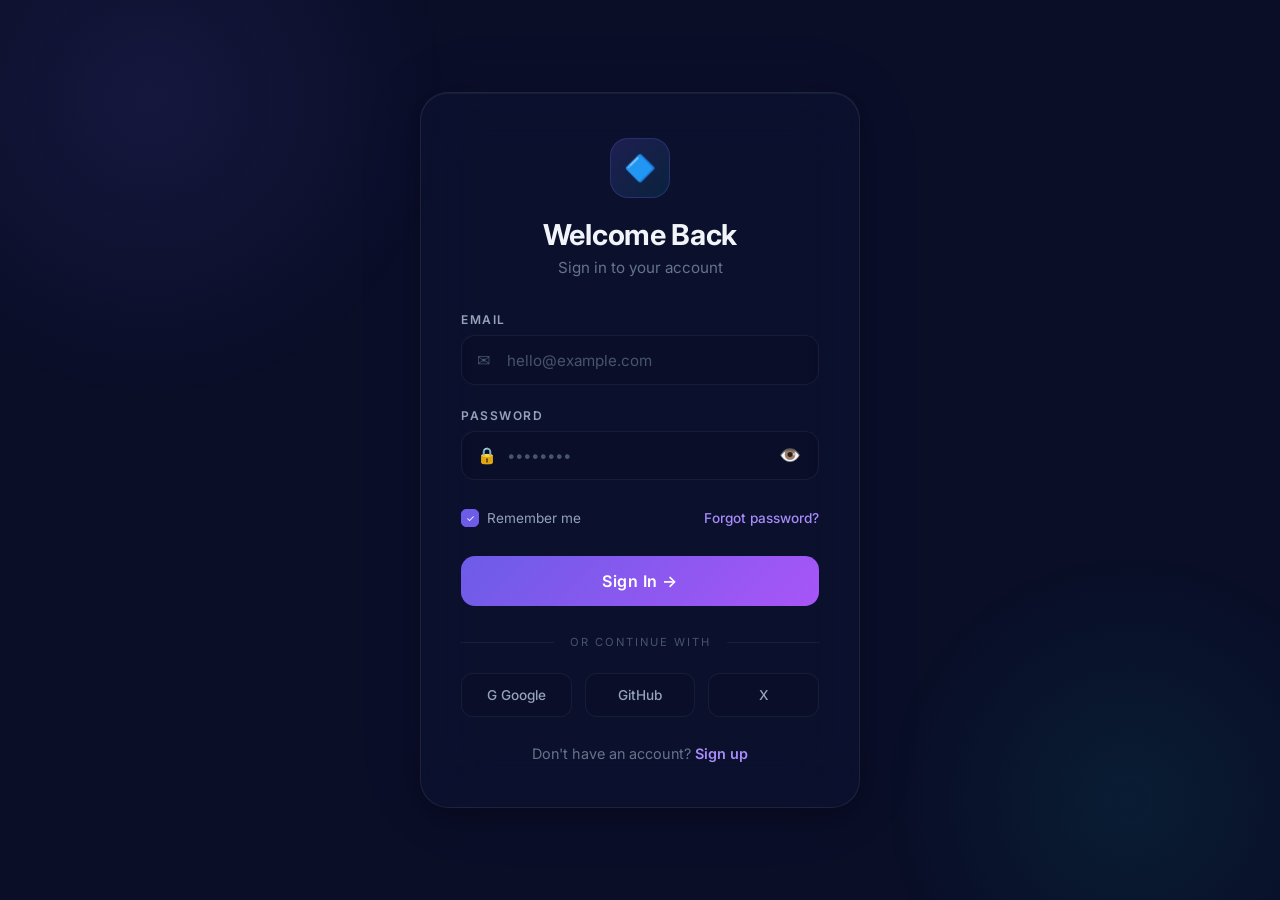
==== authentication/auth-001/index.html @ d97da21d "✨ Add AUTH-001 — Modern SaaS Login Form" ====
<!DOCTYPE html>
<html lang="en">
<head>
  <meta charset="UTF-8">
  <meta name="viewport" content="width=device-width, initial-scale=1.0, viewport-fit=cover">
  <title>AUTH-001 — Modern SaaS Login | UIXForge</title>
  <!-- CSS link -->
  <link rel="stylesheet" href="style.css">
  <!-- Google Fonts -->
  <link rel="preconnect" href="https://fonts.googleapis.com">
  <link rel="preconnect" href="https://fonts.gstatic.com" crossorigin>
  <link href="https://fonts.googleapis.com/css2?family=Inter:opsz,wght@14..32,300;14..32,400;14..32,500;14..32,600;14..32,700&display=swap" rel="stylesheet">
</head>
<body>
  <!-- ambient background layer (decorative) -->
  <div class="bg-ambient"></div>
 
  <!-- main login card -->
  <main class="login-container">
    <!-- header section -->
    <div class="login-header">
      <div class="login-icon" aria-hidden="true">🔷</div>
      <h1 class="login-title">Welcome Back</h1>
      <p class="login-subtitle">Sign in to your account</p>
    </div>

    <!-- login form (no action to keep demo static, but prevent real submit) -->
    <form id="loginForm" novalidate>
      <!-- email field -->
      <div class="form-group">
        <label class="form-label" for="email">Email</label>
        <div class="input-wrapper">
          <span class="input-icon" aria-hidden="true">✉</span>
          <input 
            type="email" 
            id="email" 
            class="form-input" 
            placeholder="hello@example.com"
            autocomplete="email"
            required
          >
        </div>
      </div>

      <!-- password field with toggle visibility -->
      <div class="form-group">
        <label class="form-label" for="password">Password</label>
        <div class="input-wrapper">
          <span class="input-icon" aria-hidden="true">🔒</span>
          <input 
            type="password" 
            id="password" 
            class="form-input" 
            placeholder="••••••••"
            autocomplete="current-password"
            required
          >
          <!-- toggle button injected via JS, appears inside wrapper -->
        </div>
      </div>

      <!-- options row: remember me + forgot password -->
      <div class="options-row">
        <label class="remember-me">
          <input type="checkbox" id="remember" checked>
          <span class="checkbox-custom" aria-hidden="true">✓</span>
          <span>Remember me</span>
        </label>
        <a href="#" class="forgot-link">Forgot password?</a>
      </div>

      <!-- submit button -->
      <button type="submit" class="login-btn">
        <span>Sign In →</span>
      </button>
    </form>

    <!-- divider -->
    <div class="divider">
      <div class="divider-line"></div>
      <span class="divider-text">or continue with</span>
      <div class="divider-line"></div>
    </div>

    <!-- social login buttons (functional demo – alerts) -->
    <div class="social-buttons" id="socialButtons">
      <button class="social-btn" data-provider="Google">G Google</button>
      <button class="social-btn" data-provider="GitHub">GitHub</button>
      <button class="social-btn" data-provider="X">X</button>
    </div>

    <!-- signup link -->
    <p class="signup-link">
      Don't have an account? <a href="#">Sign up</a>
    </p>
  </main>

  <!-- JavaScript connection -->
  <script src="script.js"></script>
</body>
</html>
---- authentication/auth-001/style.css ----
/* styles.css – modern glassmorphism login UI */

* {
  margin: 0;
  padding: 0;
  box-sizing: border-box;
}

body {
  font-family: 'Inter', -apple-system, BlinkMacSystemFont, sans-serif;
  background: #0a0e27;
  display: flex;
  justify-content: center;
  align-items: center;
  min-height: 100vh;
  overflow-x: hidden;
  margin: 0;
  padding: 1rem;
}

/* ----- background ambient glow ----- */
.bg-ambient {
  position: fixed;
  inset: 0;
  pointer-events: none;
  z-index: 0;
}

.bg-ambient::before {
  content: '';
  position: absolute;
  width: 600px;
  height: 600px;
  background: radial-gradient(circle, rgba(108,92,231,0.12) 0%, transparent 70%);
  top: -200px;
  left: -150px;
}

.bg-ambient::after {
  content: '';
  position: absolute;
  width: 500px;
  height: 500px;
  background: radial-gradient(circle, rgba(0,206,201,0.08) 0%, transparent 70%);
  bottom: -150px;
  right: -100px;
}

/* ----- glass card container ----- */
.login-container {
  position: relative;
  z-index: 10;
  width: 100%;
  max-width: 440px;
  padding: 2.8rem 2.5rem;
  background: rgba(15, 21, 53, 0.45);
  backdrop-filter: blur(30px);
  -webkit-backdrop-filter: blur(30px);
  border: 1px solid rgba(255, 255, 255, 0.08);
  border-radius: 28px;
  box-shadow: 
    0 8px 32px rgba(0, 0, 0, 0.4),
    0 0 80px rgba(108, 92, 231, 0.06),
    inset 0 1px 0 rgba(255, 255, 255, 0.05);
  color: #e2e8f0;
}

/* ----- header ----- */
.login-header {
  text-align: center;
  margin-bottom: 2.2rem;
}

.login-icon {
  width: 60px;
  height: 60px;
  background: linear-gradient(135deg, rgba(108,92,231,0.2), rgba(0,206,201,0.1));
  border: 1px solid rgba(108,92,231,0.25);
  border-radius: 18px;
  display: flex;
  align-items: center;
  justify-content: center;
  margin: 0 auto 1.2rem;
  font-size: 26px;
}

.login-title {
  font-size: 1.8rem;
  font-weight: 700;
  color: #f1f5f9;
  margin-bottom: 0.4rem;
  letter-spacing: -0.3px;
}

.login-subtitle {
  font-size: 0.95rem;
  color: #64748b;
  font-weight: 400;
}

/* ----- form elements ----- */
.form-group {
  margin-bottom: 1.4rem;
}

.form-label {
  display: block;
  font-size: 0.75rem;
  font-weight: 600;
  color: #94a3b8;
  margin-bottom: 0.5rem;
  text-transform: uppercase;
  letter-spacing: 1.5px;
}

.input-wrapper {
  position: relative;
  display: flex;
  align-items: center;
}

.input-icon {
  position: absolute;
  left: 16px;
  font-size: 1rem;
  color: #475569;
  pointer-events: none;
  transition: color 0.3s ease;
  line-height: 1;
}

.form-input {
  width: 100%;
  padding: 0.9rem 1rem 0.9rem 2.8rem;
  background: rgba(10, 14, 39, 0.6);
  border: 1px solid rgba(255, 255, 255, 0.06);
  border-radius: 14px;
  font-family: 'Inter', sans-serif;
  font-size: 0.95rem;
  color: #e2e8f0;
  outline: none;
  transition: all 0.3s ease;
}

.form-input::placeholder {
  color: #475569;
}

.form-input:focus {
  border-color: rgba(108, 92, 231, 0.5);
  box-shadow: 0 0 0 3px rgba(108, 92, 231, 0.15);
  background: rgba(10, 14, 39, 0.8);
}

/* icon color on focus via wrapper */
.input-wrapper:focus-within .input-icon {
  color: #a78bfa;
}

/* ----- password toggle button (inserted by js) ----- */
.password-toggle {
  position: absolute;
  right: 12px;
  background: transparent;
  border: none;
  color: #64748b;
  cursor: pointer;
  padding: 6px;
  display: flex;
  align-items: center;
  justify-content: center;
  font-size: 1.1rem;
  transition: color 0.2s;
  border-radius: 8px;
}

.password-toggle:hover {
  color: #c4b5fd;
  background: rgba(255,255,255,0.05);
}

/* ----- options row (remember & forgot) ----- */
.options-row {
  display: flex;
  justify-content: space-between;
  align-items: center;
  margin: 1.8rem 0 1.8rem;
  font-size: 0.85rem;
}

.remember-me {
  display: flex;
  align-items: center;
  gap: 0.5rem;
  cursor: pointer;
  color: #94a3b8;
  user-select: none;
}

.remember-me input {
  display: none;
}

.checkbox-custom {
  width: 18px;
  height: 18px;
  border: 1.5px solid rgba(255,255,255,0.15);
  border-radius: 5px;
  display: flex;
  align-items: center;
  justify-content: center;
  transition: all 0.3s ease;
  font-size: 10px;
  color: transparent;
  background: transparent;
}

.remember-me input:checked + .checkbox-custom {
  background: #6c5ce7;
  border-color: #6c5ce7;
  color: #fff;
}

.forgot-link {
  font-size: 0.85rem;
  color: #a78bfa;
  text-decoration: none;
  font-weight: 500;
  transition: color 0.2s;
}

.forgot-link:hover {
  color: #c4b5fd;
  text-decoration: underline;
}

/* ----- primary button ----- */
.login-btn {
  width: 100%;
  padding: 0.95rem;
  background: linear-gradient(135deg, #6c5ce7, #a855f7);
  border: none;
  border-radius: 14px;
  font-family: 'Inter', sans-serif;
  font-size: 1rem;
  font-weight: 600;
  color: #fff;
  cursor: pointer;
  transition: all 0.3s ease;
  letter-spacing: 0.5px;
  position: relative;
  overflow: hidden;
  display: flex;
  align-items: center;
  justify-content: center;
}

.login-btn::before {
  content: '';
  position: absolute;
  inset: 0;
  background: linear-gradient(135deg, #00cec9, #6c5ce7);
  opacity: 0;
  transition: opacity 0.3s ease;
}

.login-btn span {
  position: relative;
  z-index: 1;
}

.login-btn:hover::before {
  opacity: 1;
}

.login-btn:hover {
  box-shadow: 0 10px 28px rgba(108, 92, 231, 0.5);
  transform: translateY(-2px);
}

.login-btn:active {
  transform: translateY(0);
  box-shadow: 0 4px 15px rgba(108, 92, 231, 0.4);
}

/* ----- divider ----- */
.divider {
  display: flex;
  align-items: center;
  gap: 1rem;
  margin: 1.8rem 0 1.5rem;
}

.divider-line {
  flex: 1;
  height: 1px;
  background: rgba(255,255,255,0.06);
}

.divider-text {
  font-size: 0.7rem;
  color: #475569;
  text-transform: uppercase;
  letter-spacing: 2px;
  white-space: nowrap;
}

/* ----- social buttons ----- */
.social-buttons {
  display: flex;
  gap: 0.8rem;
  flex-wrap: wrap;
}

.social-btn {
  flex: 1;
  padding: 0.8rem 0.5rem;
  background: rgba(10, 14, 39, 0.5);
  border: 1px solid rgba(255,255,255,0.06);
  border-radius: 12px;
  display: flex;
  align-items: center;
  justify-content: center;
  gap: 0.4rem;
  cursor: pointer;
  font-family: 'Inter', sans-serif;
  font-size: 0.85rem;
  font-weight: 500;
  color: #94a3b8;
  transition: all 0.25s ease;
  min-width: 70px;
}

.social-btn:hover {
  background: rgba(10, 14, 39, 0.8);
  border-color: rgba(255,255,255,0.15);
  color: #e2e8f0;
  transform: translateY(-1px);
}

/* ----- signup link ----- */
.signup-link {
  text-align: center;
  margin-top: 1.8rem;
  font-size: 0.9rem;
  color: #64748b;
}

.signup-link a {
  color: #a78bfa;
  text-decoration: none;
  font-weight: 600;
  transition: color 0.2s;
}

.signup-link a:hover {
  color: #c4b5fd;
  text-decoration: underline;
}

/* ----- responsive adjustments ----- */
@media (max-width: 480px) {
  .login-container {
    padding: 2rem 1.5rem;
    border-radius: 24px;
  }

  .login-title {
    font-size: 1.6rem;
  }

  .social-buttons {
    flex-direction: column;
    gap: 0.6rem;
  }
}
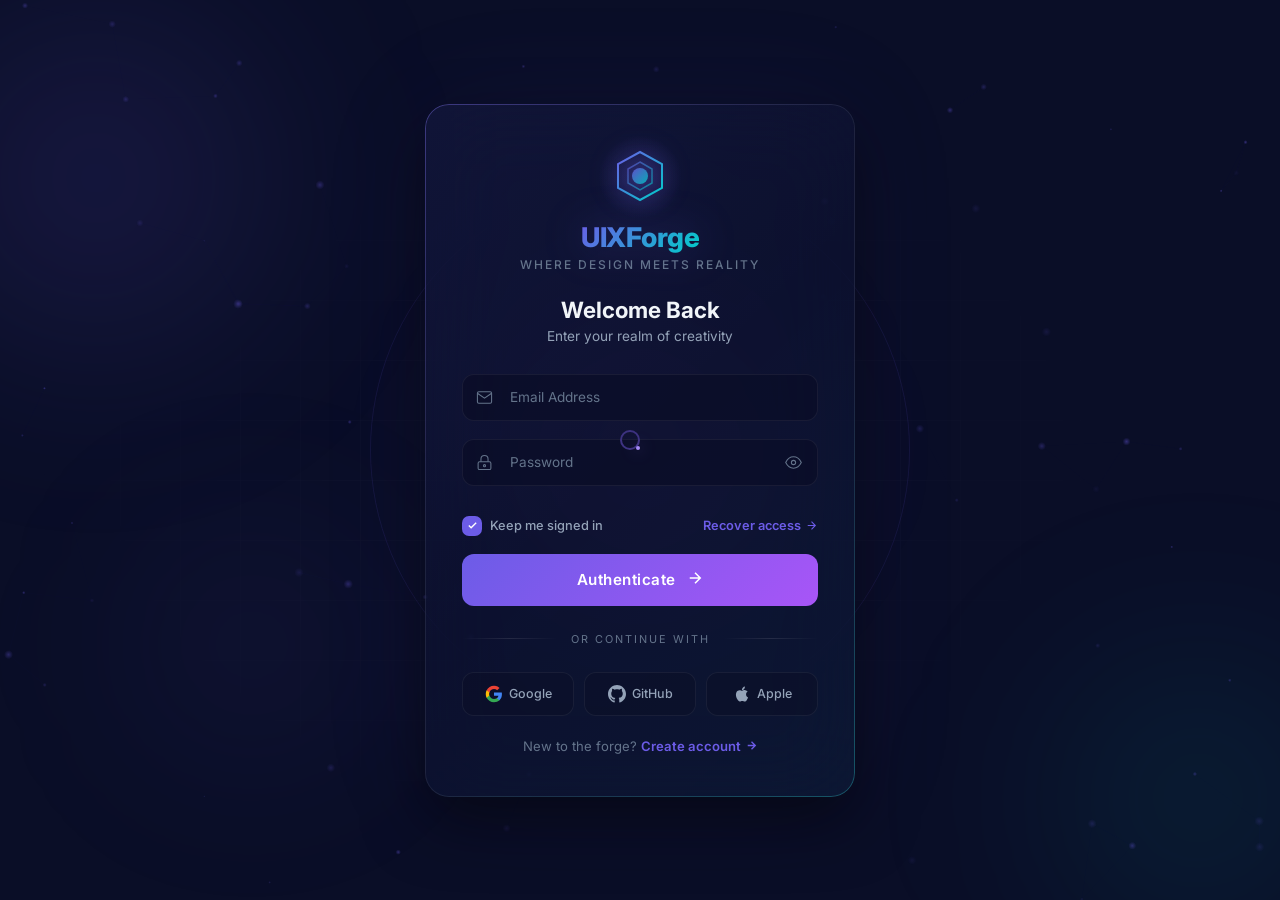
==== commit e0786592: "✨ Add AUTH-001 — Updated" ====
--- a/authentication/auth-001/index.html
+++ b/authentication/auth-001/index.html
@@ -1,101 +1,181 @@
 <!DOCTYPE html>
-<html lang="en">
+<html lang="en" dir="ltr">
 <head>
-  <meta charset="UTF-8">
-  <meta name="viewport" content="width=device-width, initial-scale=1.0, viewport-fit=cover">
-  <title>AUTH-001 — Modern SaaS Login | UIXForge</title>
-  <!-- CSS link -->
-  <link rel="stylesheet" href="style.css">
-  <!-- Google Fonts -->
-  <link rel="preconnect" href="https://fonts.googleapis.com">
-  <link rel="preconnect" href="https://fonts.gstatic.com" crossorigin>
-  <link href="https://fonts.googleapis.com/css2?family=Inter:opsz,wght@14..32,300;14..32,400;14..32,500;14..32,600;14..32,700&display=swap" rel="stylesheet">
+    <meta charset="UTF-8">
+    <meta name="viewport" content="width=device-width, initial-scale=1.0, viewport-fit=cover">
+    <title>AUTH-001 — Ethereal Login Ultimate | UIXForge</title>
+    
+    <link rel="preconnect" href="https://fonts.googleapis.com">
+    <link rel="preconnect" href="https://fonts.gstatic.com" crossorigin>
+    <link href="https://fonts.googleapis.com/css2?family=Inter:wght@300;400;500;600;700;800;900&family=JetBrains+Mono:wght@400;500&display=swap" rel="stylesheet">
+    
+    <link rel="stylesheet" href="style.css">
 </head>
 <body>
-  <!-- ambient background layer (decorative) -->
-  <div class="bg-ambient"></div>
- 
-  <!-- main login card -->
-  <main class="login-container">
-    <!-- header section -->
-    <div class="login-header">
-      <div class="login-icon" aria-hidden="true">🔷</div>
-      <h1 class="login-title">Welcome Back</h1>
-      <p class="login-subtitle">Sign in to your account</p>
+
+    <!-- Custom Cursor -->
+    <div class="cursor" id="cursor"></div>
+    <div class="cursor-dot" id="cursorDot"></div>
+
+    <!-- Particle Canvas -->
+    <canvas id="particleCanvas"></canvas>
+
+    <!-- Ambient Orbs -->
+    <div class="ambient-orbs">
+        <div class="orb orb-1"></div>
+        <div class="orb orb-2"></div>
+        <div class="orb orb-3"></div>
+        <div class="orb orb-4"></div>
     </div>
 
-    <!-- login form (no action to keep demo static, but prevent real submit) -->
-    <form id="loginForm" novalidate>
-      <!-- email field -->
-      <div class="form-group">
-        <label class="form-label" for="email">Email</label>
-        <div class="input-wrapper">
-          <span class="input-icon" aria-hidden="true">✉</span>
-          <input 
-            type="email" 
-            id="email" 
-            class="form-input" 
-            placeholder="hello@example.com"
-            autocomplete="email"
-            required
-          >
+    <!-- Grid -->
+    <div class="grid-overlay"></div>
+
+    <!-- Main -->
+    <div class="main-wrapper">
+        <div class="orbit-ring"></div>
+        
+        <div class="login-card" id="loginCard">
+            <div class="card-glare" id="cardGlare"></div>
+            
+            <!-- Success Overlay -->
+            <div class="success-overlay" id="successOverlay">
+                <div class="success-check">✓</div>
+                <div class="success-text">Welcome Back!</div>
+                <div class="success-sub">Redirecting to your dashboard...</div>
+            </div>
+
+            <div class="card-content">
+                <!-- Brand -->
+                <div class="brand-section">
+                    <div class="logo-container">
+                        <svg class="logo-svg" viewBox="0 0 60 60" fill="none">
+                            <defs>
+                                <linearGradient id="lg" x1="0%" y1="0%" x2="100%" y2="100%">
+                                    <stop offset="0%" stop-color="#6c5ce7"/>
+                                    <stop offset="100%" stop-color="#00cec9"/>
+                                </linearGradient>
+                            </defs>
+                            <path d="M30 5L52 17V41L30 53L8 41V17L30 5Z" stroke="url(#lg)" stroke-width="2" fill="none"/>
+                            <circle cx="30" cy="29" r="8" fill="url(#lg)" opacity="0.8"/>
+                            <path d="M30 15L42 22V36L30 43L18 36V22L30 15Z" stroke="url(#lg)" stroke-width="1.5" fill="none" opacity="0.6"/>
+                        </svg>
+                        <div class="logo-pulse"></div>
+                    </div>
+                    <h1 class="brand-title"><span class="title-gradient">UIXForge</span></h1>
+                    <p class="brand-tagline">Where Design Meets Reality</p>
+                </div>
+
+                <!-- Welcome -->
+                <div class="welcome-section">
+                    <h2 class="welcome-title">Welcome Back</h2>
+                    <p class="welcome-subtitle">Enter your realm of creativity</p>
+                </div>
+
+                <!-- Form -->
+                <form class="login-form" id="loginForm" novalidate>
+                    <!-- Email -->
+                    <div class="input-group">
+                        <div class="input-field-wrapper" id="emailWrapper">
+                            <span class="field-icon">
+                                <svg width="17" height="17" viewBox="0 0 24 24" fill="none" stroke="currentColor" stroke-width="1.5">
+                                    <path d="M4 4h16c1.1 0 2 .9 2 2v12c0 1.1-.9 2-2 2H4c-1.1 0-2-.9-2-2V6c0-1.1.9-2 2-2z"/><polyline points="22,6 12,13 2,6"/>
+                                </svg>
+                            </span>
+                            <input type="email" id="email" class="form-field" placeholder=" " autocomplete="email" required>
+                            <label class="floating-label">Email Address</label>
+                            <span class="field-status"></span>
+                        </div>
+                    </div>
+
+                    <!-- Password -->
+                    <div class="input-group">
+                        <div class="input-field-wrapper" id="passwordWrapper">
+                            <span class="field-icon">
+                                <svg width="17" height="17" viewBox="0 0 24 24" fill="none" stroke="currentColor" stroke-width="1.5">
+                                    <rect x="3" y="11" width="18" height="11" rx="2"/><path d="M7 11V7a5 5 0 0 1 10 0v4"/><circle cx="12" cy="16.5" r="1.5"/>
+                                </svg>
+                            </span>
+                            <input type="password" id="password" class="form-field" placeholder=" " autocomplete="current-password" required>
+                            <label class="floating-label">Password</label>
+                            <button type="button" class="toggle-password" id="togglePassword" aria-label="Toggle">
+                                <svg width="17" height="17" viewBox="0 0 24 24" fill="none" stroke="currentColor" stroke-width="1.5" id="eyeIcon">
+                                    <path d="M1 12s4-8 11-8 11 8 11 8-4 8-11 8-11-8-11-8z"/><circle cx="12" cy="12" r="3"/>
+                                </svg>
+                            </button>
+                            <span class="field-status"></span>
+                        </div>
+                        <div class="password-strength" id="passwordStrength">
+                            <div class="strength-bar" data-level="1"></div>
+                            <div class="strength-bar" data-level="2"></div>
+                            <div class="strength-bar" data-level="3"></div>
+                            <div class="strength-bar" data-level="4"></div>
+                        </div>
+                    </div>
+
+                    <!-- Options -->
+                    <div class="options-row">
+                        <label class="checkbox-wrapper">
+                            <input type="checkbox" id="remember" checked>
+                            <span class="checkbox-custom">
+                                <svg class="check-icon" width="11" height="11" viewBox="0 0 24 24" fill="none" stroke="currentColor" stroke-width="3"><polyline points="20 6 9 17 4 12"/></svg>
+                            </span>
+                            <span class="checkbox-label">Keep me signed in</span>
+                        </label>
+                        <button type="button" class="forgot-btn" id="forgotPassword">
+                            <span>Recover access</span>
+                            <svg width="13" height="13" viewBox="0 0 24 24" fill="none" stroke="currentColor" stroke-width="2"><path d="M5 12h14M12 5l7 7-7 7"/></svg>
+                        </button>
+                    </div>
+
+                    <!-- Submit -->
+                    <button type="submit" class="submit-btn" id="submitBtn">
+                        <span class="btn-text">Authenticate</span>
+                        <span class="btn-icon">
+                            <svg width="18" height="18" viewBox="0 0 24 24" fill="none" stroke="currentColor" stroke-width="2"><path d="M5 12h14M12 5l7 7-7 7"/></svg>
+                        </span>
+                        <div class="btn-shimmer"></div>
+                    </button>
+                </form>
+
+                <!-- Divider -->
+                <div class="divider-section">
+                    <span class="divider-line"></span>
+                    <span class="divider-text">or continue with</span>
+                    <span class="divider-line"></span>
+                </div>
+
+                <!-- Social -->
+                <div class="social-section" id="socialSection">
+                    <button class="social-btn" data-provider="Google">
+                        <svg width="18" height="18" viewBox="0 0 24 24"><path d="M22.56 12.25c0-.78-.07-1.53-.2-2.25H12v4.26h5.92a5.06 5.06 0 0 1-2.2 3.32v2.77h3.57c2.08-1.92 3.28-4.74 3.28-8.1z" fill="#4285F4"/><path d="M12 23c2.97 0 5.46-.98 7.28-2.66l-3.57-2.77c-.98.66-2.23 1.06-3.71 1.06-2.86 0-5.29-1.93-6.16-4.53H2.18v2.84C3.99 20.53 7.7 23 12 23z" fill="#34A853"/><path d="M5.84 14.09c-.22-.66-.35-1.36-.35-2.09s.13-1.43.35-2.09V7.07H2.18C1.43 8.55 1 10.22 1 12s.43 3.45 1.18 4.93l2.85-2.22.81-.62z" fill="#FBBC05"/><path d="M12 5.38c1.62 0 3.06.56 4.21 1.64l3.15-3.15C17.45 2.09 14.97 1 12 1 7.7 1 3.99 3.47 2.18 7.07l3.66 2.84c.87-2.6 3.3-4.53 6.16-4.53z" fill="#EA4335"/></svg>
+                        <span>Google</span>
+                    </button>
+                    <button class="social-btn" data-provider="GitHub">
+                        <svg width="18" height="18" viewBox="0 0 24 24" fill="currentColor"><path d="M12 0c-6.626 0-12 5.373-12 12 0 5.302 3.438 9.8 8.207 11.387.599.111.793-.261.793-.577v-2.234c-3.338.726-4.033-1.416-4.033-1.416-.546-1.387-1.333-1.756-1.333-1.756-1.089-.745.083-.729.083-.729 1.205.084 1.839 1.237 1.839 1.237 1.07 1.834 2.807 1.304 3.492.997.107-.775.418-1.305.762-1.604-2.665-.305-5.467-1.334-5.467-5.931 0-1.311.469-2.381 1.236-3.221-.124-.303-.535-1.524.117-3.176 0 0 1.008-.322 3.301 1.23.957-.266 1.983-.399 3.003-.404 1.02.005 2.047.138 3.006.404 2.291-1.552 3.297-1.23 3.297-1.23.653 1.653.242 2.874.118 3.176.77.84 1.235 1.911 1.235 3.221 0 4.609-2.807 5.624-5.479 5.921.43.372.823 1.102.823 2.222v3.293c0 .319.192.694.801.576 4.765-1.589 8.199-6.086 8.199-11.386 0-6.627-5.373-12-12-12z"/></svg>
+                        <span>GitHub</span>
+                    </button>
+                    <button class="social-btn" data-provider="Apple">
+                        <svg width="18" height="18" viewBox="0 0 24 24" fill="currentColor"><path d="M18.71 19.5c-.83 1.24-1.71 2.45-3.05 2.47-1.34.03-1.77-.79-3.29-.79-1.53 0-2 .77-3.27.82-1.31.05-2.3-1.32-3.14-2.53C4.25 17 2.94 12.45 4.7 9.39c.87-1.52 2.43-2.48 4.12-2.51 1.28-.02 2.5.87 3.29.87.78 0 2.26-1.07 3.8-.91.65.03 2.47.26 3.64 1.98-.09.06-2.17 1.28-2.15 3.81.03 3.02 2.65 4.03 2.68 4.04-.03.07-.42 1.44-1.38 2.83M13 3.5c.73-.83 1.94-1.46 2.94-1.5.13 1.17-.34 2.35-1.04 3.19-.69.85-1.83 1.51-2.95 1.42-.15-1.15.41-2.35 1.05-3.11z"/></svg>
+                        <span>Apple</span>
+                    </button>
+                </div>
+
+                <!-- Signup -->
+                <p class="signup-text">
+                    New to the forge? 
+                    <a href="#" class="signup-link">
+                        Create account
+                        <svg width="13" height="13" viewBox="0 0 24 24" fill="none" stroke="currentColor" stroke-width="2.5"><path d="M5 12h14M12 5l7 7-7 7"/></svg>
+                    </a>
+                </p>
+            </div>
         </div>
-      </div>
-
-      <!-- password field with toggle visibility -->
-      <div class="form-group">
-        <label class="form-label" for="password">Password</label>
-        <div class="input-wrapper">
-          <span class="input-icon" aria-hidden="true">🔒</span>
-          <input 
-            type="password" 
-            id="password" 
-            class="form-input" 
-            placeholder="••••••••"
-            autocomplete="current-password"
-            required
-          >
-          <!-- toggle button injected via JS, appears inside wrapper -->
-        </div>
-      </div>
-
-      <!-- options row: remember me + forgot password -->
-      <div class="options-row">
-        <label class="remember-me">
-          <input type="checkbox" id="remember" checked>
-          <span class="checkbox-custom" aria-hidden="true">✓</span>
-          <span>Remember me</span>
-        </label>
-        <a href="#" class="forgot-link">Forgot password?</a>
-      </div>
-
-      <!-- submit button -->
-      <button type="submit" class="login-btn">
-        <span>Sign In →</span>
-      </button>
-    </form>
-
-    <!-- divider -->
-    <div class="divider">
-      <div class="divider-line"></div>
-      <span class="divider-text">or continue with</span>
-      <div class="divider-line"></div>
     </div>
 
-    <!-- social login buttons (functional demo – alerts) -->
-    <div class="social-buttons" id="socialButtons">
-      <button class="social-btn" data-provider="Google">G Google</button>
-      <button class="social-btn" data-provider="GitHub">GitHub</button>
-      <button class="social-btn" data-provider="X">X</button>
-    </div>
+    <!-- Toast -->
+    <div class="toast-container" id="toastContainer"></div>
 
-    <!-- signup link -->
-    <p class="signup-link">
-      Don't have an account? <a href="#">Sign up</a>
-    </p>
-  </main>
-
-  <!-- JavaScript connection -->
-  <script src="script.js"></script>
+    <script src="script.js"></script>
 </body>
 </html>
--- a/authentication/auth-001/style.css
+++ b/authentication/auth-001/style.css
@@ -1,376 +1,570 @@
-/* styles.css – modern glassmorphism login UI */
-
-* {
-  margin: 0;
-  padding: 0;
-  box-sizing: border-box;
-}
+:root {
+    --deep: #0a0e27;
+    --cosmic: #0f1535;
+    --primary: #6c5ce7;
+    --secondary: #00cec9;
+    --accent: #a855f7;
+    --text: #f1f5f9;
+    --text2: #94a3b8;
+    --text3: #64748b;
+    --glass: rgba(15, 21, 53, 0.55);
+    --border: rgba(255, 255, 255, 0.08);
+    --success: #10b981;
+    --warning: #f59e0b;
+    --radius: 24px;
+    --transition: cubic-bezier(0.4, 0, 0.2, 1);
+}
+
+* { margin: 0; padding: 0; box-sizing: border-box; }
 
 body {
-  font-family: 'Inter', -apple-system, BlinkMacSystemFont, sans-serif;
-  background: #0a0e27;
-  display: flex;
-  justify-content: center;
-  align-items: center;
-  min-height: 100vh;
-  overflow-x: hidden;
-  margin: 0;
-  padding: 1rem;
-}
-
-/* ----- background ambient glow ----- */
-.bg-ambient {
-  position: fixed;
-  inset: 0;
-  pointer-events: none;
-  z-index: 0;
-}
-
-.bg-ambient::before {
-  content: '';
-  position: absolute;
-  width: 600px;
-  height: 600px;
-  background: radial-gradient(circle, rgba(108,92,231,0.12) 0%, transparent 70%);
-  top: -200px;
-  left: -150px;
-}
-
-.bg-ambient::after {
-  content: '';
-  position: absolute;
-  width: 500px;
-  height: 500px;
-  background: radial-gradient(circle, rgba(0,206,201,0.08) 0%, transparent 70%);
-  bottom: -150px;
-  right: -100px;
-}
-
-/* ----- glass card container ----- */
-.login-container {
-  position: relative;
-  z-index: 10;
-  width: 100%;
-  max-width: 440px;
-  padding: 2.8rem 2.5rem;
-  background: rgba(15, 21, 53, 0.45);
-  backdrop-filter: blur(30px);
-  -webkit-backdrop-filter: blur(30px);
-  border: 1px solid rgba(255, 255, 255, 0.08);
-  border-radius: 28px;
-  box-shadow: 
-    0 8px 32px rgba(0, 0, 0, 0.4),
-    0 0 80px rgba(108, 92, 231, 0.06),
-    inset 0 1px 0 rgba(255, 255, 255, 0.05);
-  color: #e2e8f0;
-}
-
-/* ----- header ----- */
-.login-header {
-  text-align: center;
-  margin-bottom: 2.2rem;
-}
-
-.login-icon {
-  width: 60px;
-  height: 60px;
-  background: linear-gradient(135deg, rgba(108,92,231,0.2), rgba(0,206,201,0.1));
-  border: 1px solid rgba(108,92,231,0.25);
-  border-radius: 18px;
-  display: flex;
-  align-items: center;
-  justify-content: center;
-  margin: 0 auto 1.2rem;
-  font-size: 26px;
-}
-
-.login-title {
-  font-size: 1.8rem;
-  font-weight: 700;
-  color: #f1f5f9;
-  margin-bottom: 0.4rem;
-  letter-spacing: -0.3px;
-}
-
-.login-subtitle {
-  font-size: 0.95rem;
-  color: #64748b;
-  font-weight: 400;
-}
-
-/* ----- form elements ----- */
-.form-group {
-  margin-bottom: 1.4rem;
-}
-
-.form-label {
-  display: block;
-  font-size: 0.75rem;
-  font-weight: 600;
-  color: #94a3b8;
-  margin-bottom: 0.5rem;
-  text-transform: uppercase;
-  letter-spacing: 1.5px;
-}
-
-.input-wrapper {
-  position: relative;
-  display: flex;
-  align-items: center;
-}
-
-.input-icon {
-  position: absolute;
-  left: 16px;
-  font-size: 1rem;
-  color: #475569;
-  pointer-events: none;
-  transition: color 0.3s ease;
-  line-height: 1;
-}
-
-.form-input {
-  width: 100%;
-  padding: 0.9rem 1rem 0.9rem 2.8rem;
-  background: rgba(10, 14, 39, 0.6);
-  border: 1px solid rgba(255, 255, 255, 0.06);
-  border-radius: 14px;
-  font-family: 'Inter', sans-serif;
-  font-size: 0.95rem;
-  color: #e2e8f0;
-  outline: none;
-  transition: all 0.3s ease;
-}
-
-.form-input::placeholder {
-  color: #475569;
-}
-
-.form-input:focus {
-  border-color: rgba(108, 92, 231, 0.5);
-  box-shadow: 0 0 0 3px rgba(108, 92, 231, 0.15);
-  background: rgba(10, 14, 39, 0.8);
-}
-
-/* icon color on focus via wrapper */
-.input-wrapper:focus-within .input-icon {
-  color: #a78bfa;
-}
-
-/* ----- password toggle button (inserted by js) ----- */
-.password-toggle {
-  position: absolute;
-  right: 12px;
-  background: transparent;
-  border: none;
-  color: #64748b;
-  cursor: pointer;
-  padding: 6px;
-  display: flex;
-  align-items: center;
-  justify-content: center;
-  font-size: 1.1rem;
-  transition: color 0.2s;
-  border-radius: 8px;
-}
-
-.password-toggle:hover {
-  color: #c4b5fd;
-  background: rgba(255,255,255,0.05);
-}
-
-/* ----- options row (remember & forgot) ----- */
+    font-family: 'Inter', sans-serif;
+    background: var(--deep);
+    color: var(--text);
+    min-height: 100vh;
+    display: flex;
+    align-items: center;
+    justify-content: center;
+    overflow: hidden;
+    cursor: none;
+}
+
+/* ============================================ */
+/* CUSTOM CURSOR                                */
+/* ============================================ */
+.cursor {
+    position: fixed;
+    width: 20px; height: 20px;
+    border: 2px solid rgba(108,92,231,0.6);
+    border-radius: 50%;
+    pointer-events: none;
+    z-index: 9999;
+    transition: width 0.3s, height 0.3s, border-color 0.3s;
+    transform: translate(-50%, -50%);
+    mix-blend-mode: difference;
+}
+.cursor-dot {
+    position: fixed;
+    width: 4px; height: 4px;
+    background: #a78bfa;
+    border-radius: 50%;
+    pointer-events: none;
+    z-index: 9999;
+    transform: translate(-50%, -50%);
+    box-shadow: 0 0 15px rgba(168,133,250,0.8);
+}
+.cursor.hover {
+    width: 50px; height: 50px;
+    border-color: rgba(0,206,201,0.8);
+    background: rgba(108,92,231,0.1);
+    backdrop-filter: blur(4px);
+}
+.cursor.click {
+    width: 30px; height: 30px;
+    border-color: #fdcb6e;
+    animation: cursorClick 0.4s ease-out;
+}
+@keyframes cursorClick {
+    0% { transform: translate(-50%,-50%) scale(1); opacity: 1; }
+    100% { transform: translate(-50%,-50%) scale(2); opacity: 0; }
+}
+
+/* ============================================ */
+/* PARTICLE CANVAS                              */
+/* ============================================ */
+#particleCanvas {
+    position: fixed; inset: 0; z-index: 1;
+    pointer-events: none; opacity: 0.7;
+}
+
+/* ============================================ */
+/* AMBIENT ORBS                                 */
+/* ============================================ */
+.ambient-orbs {
+    position: fixed; inset: 0; z-index: 0;
+    pointer-events: none;
+}
+.orb {
+    position: absolute; border-radius: 50%;
+    filter: blur(90px);
+    transition: transform 0.1s ease-out;
+}
+.orb-1 {
+    width: 500px; height: 500px;
+    background: radial-gradient(circle, rgba(108,92,231,0.18), transparent 70%);
+    top: -8%; left: -12%;
+}
+.orb-2 {
+    width: 420px; height: 420px;
+    background: radial-gradient(circle, rgba(0,206,201,0.12), transparent 70%);
+    bottom: -12%; right: -10%;
+}
+.orb-3 {
+    width: 360px; height: 360px;
+    background: radial-gradient(circle, rgba(168,85,247,0.14), transparent 70%);
+    top: 50%; left: 50%; transform: translate(-50%,-50%);
+}
+.orb-4 {
+    width: 300px; height: 300px;
+    background: radial-gradient(circle, rgba(108,92,231,0.12), transparent 70%);
+    top: 55%; left: 8%;
+}
+
+/* ============================================ */
+/* GRID OVERLAY                                 */
+/* ============================================ */
+.grid-overlay {
+    position: fixed; inset: 0; z-index: 2;
+    pointer-events: none; opacity: 0.025;
+    background-image: 
+        linear-gradient(rgba(255,255,255,0.5) 1px, transparent 1px),
+        linear-gradient(90deg, rgba(255,255,255,0.5) 1px, transparent 1px);
+    background-size: 60px 60px;
+    mask-image: radial-gradient(ellipse at center, black 30%, transparent 70%);
+}
+
+/* ============================================ */
+/* MAIN WRAPPER                                 */
+/* ============================================ */
+.main-wrapper {
+    position: relative; z-index: 10;
+    width: 100%; max-width: 470px; padding: 20px;
+}
+
+/* ============================================ */
+/* ORBIT RING                                   */
+/* ============================================ */
+.orbit-ring {
+    position: absolute; top: 50%; left: 50%;
+    transform: translate(-50%,-50%);
+    width: 540px; height: 540px;
+    border-radius: 50%;
+    border: 1.5px solid rgba(108,92,231,0.12);
+    animation: orbitSpin 25s linear infinite;
+    pointer-events: none;
+}
+.orbit-ring::before {
+    content: '';
+    position: absolute;
+    width: 14px; height: 14px;
+    background: linear-gradient(135deg, #6c5ce7, #00cec9);
+    border-radius: 50%;
+    top: -7px; left: 50%;
+    box-shadow: 0 0 30px rgba(108,92,231,0.8), 0 0 60px rgba(0,206,201,0.4);
+    animation: orbitGlow 2s ease-in-out infinite;
+}
+@keyframes orbitSpin {
+    from { transform: translate(-50%,-50%) rotate(0deg); }
+    to { transform: translate(-50%,-50%) rotate(360deg); }
+}
+@keyframes orbitGlow {
+    0%,100% { box-shadow: 0 0 30px rgba(108,92,231,0.8), 0 0 60px rgba(0,206,201,0.4); }
+    50% { box-shadow: 0 0 50px rgba(108,92,231,1.2), 0 0 90px rgba(0,206,201,0.7); }
+}
+
+/* ============================================ */
+/* LOGIN CARD                                   */
+/* ============================================ */
+.login-card {
+    position: relative;
+    background: var(--glass);
+    backdrop-filter: blur(40px);
+    -webkit-backdrop-filter: blur(40px);
+    border: 1px solid var(--border);
+    border-radius: var(--radius);
+    box-shadow: 0 25px 60px rgba(0,0,0,0.5), 0 0 120px rgba(108,92,231,0.08);
+    overflow: visible;
+    transition: transform 0.1s ease-out, box-shadow 0.5s ease;
+    transform-style: preserve-3d;
+    perspective: 1200px;
+}
+.login-card::before {
+    content: ''; position: absolute; inset: 0;
+    background: linear-gradient(135deg, rgba(108,92,231,0.05) 0%, transparent 50%, rgba(0,206,201,0.03) 100%);
+    pointer-events: none; z-index: 0; border-radius: var(--radius);
+}
+.login-card::after {
+    content: ''; position: absolute; inset: -1px;
+    border-radius: var(--radius);
+    padding: 1px;
+    background: linear-gradient(135deg, rgba(108,92,231,0.4), transparent 40%, transparent 60%, rgba(0,206,201,0.3));
+    -webkit-mask: linear-gradient(#fff 0 0) content-box, linear-gradient(#fff 0 0);
+    mask: linear-gradient(#fff 0 0) content-box, linear-gradient(#fff 0 0);
+    -webkit-mask-composite: xor; mask-composite: exclude;
+    animation: borderGlow 3s ease-in-out infinite;
+    pointer-events: none;
+}
+@keyframes borderGlow {
+    0%,100% { opacity: 0.5; }
+    50% { opacity: 1; }
+}
+
+/* Glare */
+.card-glare {
+    position: absolute; inset: 0;
+    border-radius: var(--radius);
+    pointer-events: none; z-index: 5;
+    background: radial-gradient(circle at 50% 50%, rgba(255,255,255,0.08) 0%, transparent 60%);
+    opacity: 0;
+    transition: opacity 0.3s ease;
+}
+
+.card-content {
+    position: relative; z-index: 1;
+    padding: 42px 36px;
+}
+
+/* ============================================ */
+/* BRAND SECTION                                */
+/* ============================================ */
+.brand-section { text-align: center; margin-bottom: 24px; }
+.logo-container {
+    position: relative; width: 60px; height: 60px;
+    margin: 0 auto 14px;
+}
+.logo-svg {
+    width: 100%; height: 100%;
+    animation: logoFloat 3s ease-in-out infinite;
+    filter: drop-shadow(0 0 15px rgba(108,92,231,0.4));
+}
+.logo-pulse {
+    position: absolute; inset: -12px; border-radius: 50%;
+    background: radial-gradient(circle, rgba(108,92,231,0.25), transparent 70%);
+    animation: pulse 2s ease-in-out infinite; z-index: -1;
+}
+@keyframes logoFloat {
+    0%,100% { transform: translateY(0); }
+    50% { transform: translateY(-6px); }
+}
+@keyframes pulse {
+    0%,100% { transform: scale(1); opacity: 0.4; }
+    50% { transform: scale(1.25); opacity: 0.8; }
+}
+.brand-title {
+    font-size: 1.7rem; font-weight: 800; letter-spacing: -0.5px; margin-bottom: 3px;
+}
+.title-gradient {
+    background: linear-gradient(135deg, var(--primary), var(--secondary));
+    -webkit-background-clip: text; -webkit-text-fill-color: transparent;
+    background-clip: text;
+    filter: drop-shadow(0 0 20px rgba(108,92,231,0.3));
+}
+.brand-tagline {
+    font-size: 0.75rem; color: var(--text3); letter-spacing: 2px;
+    text-transform: uppercase; font-weight: 500;
+}
+
+/* ============================================ */
+/* WELCOME                                      */
+/* ============================================ */
+.welcome-section { text-align: center; margin-bottom: 30px; }
+.welcome-title { font-size: 1.4rem; font-weight: 700; color: var(--text); margin-bottom: 5px; }
+.welcome-subtitle { font-size: 0.85rem; color: var(--text2); }
+
+/* ============================================ */
+/* FORM                                         */
+/* ============================================ */
+.login-form { display: flex; flex-direction: column; gap: 18px; }
+
+.input-group { position: relative; }
+
+.input-field-wrapper {
+    position: relative; display: flex; align-items: center;
+    transition: transform 0.3s var(--transition);
+}
+.input-field-wrapper:focus-within {
+    transform: scale(1.02);
+}
+
+/* Floating Label */
+.floating-label {
+    position: absolute; left: 44px; top: 50%;
+    transform: translateY(-50%);
+    font-size: 0.85rem; color: var(--text3);
+    pointer-events: none; z-index: 3;
+    transition: all 0.3s var(--transition);
+    background: transparent;
+    padding: 0 4px;
+}
+.form-field:focus ~ .floating-label,
+.form-field:not(:placeholder-shown) ~ .floating-label {
+    top: -8px; left: 16px;
+    font-size: 0.65rem;
+    color: var(--primary);
+    background: var(--cosmic);
+    border-radius: 4px;
+    padding: 2px 8px;
+    font-weight: 700;
+    letter-spacing: 1px;
+    text-transform: uppercase;
+}
+
+.field-icon {
+    position: absolute; left: 14px; color: var(--text3);
+    display: flex; align-items: center; pointer-events: none;
+    transition: color 0.3s var(--transition); z-index: 2;
+}
+.input-field-wrapper:focus-within .field-icon {
+    color: var(--primary);
+}
+
+.form-field {
+    width: 100%; padding: 14px 44px 14px 42px;
+    background: rgba(10,14,39,0.7);
+    border: 1px solid rgba(255,255,255,0.06);
+    border-radius: 12px;
+    font-family: 'Inter', sans-serif; font-size: 0.88rem;
+    color: var(--text); outline: none;
+    transition: all 0.3s var(--transition); position: relative;
+}
+.form-field::placeholder { color: transparent; }
+.form-field:focus {
+    border-color: rgba(108,92,231,0.6);
+    box-shadow: 0 0 0 4px rgba(108,92,231,0.1), 0 0 25px rgba(108,92,231,0.12);
+    background: rgba(10,14,39,0.9);
+}
+
+/* Status dot */
+.field-status {
+    position: absolute; right: 44px;
+    width: 8px; height: 8px; border-radius: 50%;
+    transition: all 0.3s var(--transition); pointer-events: none;
+}
+.form-field:valid:not(:placeholder-shown) ~ .field-status {
+    background: var(--success);
+    box-shadow: 0 0 12px rgba(16,185,129,0.6);
+}
+.form-field:invalid:not(:placeholder-shown):not(:focus) ~ .field-status {
+    background: #ef4444;
+    box-shadow: 0 0 12px rgba(239,68,68,0.6);
+}
+
+/* Keystroke particles */
+.keystroke-particle {
+    position: absolute; pointer-events: none;
+    width: 4px; height: 4px; border-radius: 50%;
+    background: var(--primary);
+    animation: keystrokePop 0.6s ease-out forwards;
+    z-index: 10;
+}
+@keyframes keystrokePop {
+    0% { transform: translate(0,0) scale(1); opacity: 1; }
+    100% { transform: translate(var(--kx), var(--ky)) scale(0); opacity: 0; }
+}
+
+/* Password strength */
+.password-strength {
+    display: flex; gap: 4px; margin-top: 8px; padding: 0 4px;
+    height: 4px; opacity: 0; transition: opacity 0.3s ease;
+}
+.password-strength.visible { opacity: 1; }
+.strength-bar {
+    flex: 1; height: 100%; border-radius: 2px;
+    background: rgba(255,255,255,0.06); transition: all 0.4s ease;
+}
+.strength-bar.active.weak { background: #ef4444; box-shadow: 0 0 10px rgba(239,68,68,0.5); }
+.strength-bar.active.medium { background: #f59e0b; box-shadow: 0 0 10px rgba(245,158,11,0.5); }
+.strength-bar.active.strong { background: #10b981; box-shadow: 0 0 10px rgba(16,185,129,0.5); }
+
+/* Toggle password */
+.toggle-password {
+    position: absolute; right: 10px;
+    background: none; border: none; color: var(--text3);
+    cursor: pointer; padding: 6px; display: flex;
+    align-items: center; justify-content: center;
+    transition: color 0.3s; z-index: 3;
+}
+.toggle-password:hover { color: var(--primary); }
+
+/* Options row */
 .options-row {
-  display: flex;
-  justify-content: space-between;
-  align-items: center;
-  margin: 1.8rem 0 1.8rem;
-  font-size: 0.85rem;
-}
-
-.remember-me {
-  display: flex;
-  align-items: center;
-  gap: 0.5rem;
-  cursor: pointer;
-  color: #94a3b8;
-  user-select: none;
-}
-
-.remember-me input {
-  display: none;
-}
-
+    display: flex; justify-content: space-between; align-items: center;
+}
+.checkbox-wrapper {
+    display: flex; align-items: center; gap: 8px;
+    cursor: pointer; user-select: none;
+}
+.checkbox-wrapper input { display: none; }
 .checkbox-custom {
-  width: 18px;
-  height: 18px;
-  border: 1.5px solid rgba(255,255,255,0.15);
-  border-radius: 5px;
-  display: flex;
-  align-items: center;
-  justify-content: center;
-  transition: all 0.3s ease;
-  font-size: 10px;
-  color: transparent;
-  background: transparent;
-}
-
-.remember-me input:checked + .checkbox-custom {
-  background: #6c5ce7;
-  border-color: #6c5ce7;
-  color: #fff;
-}
-
-.forgot-link {
-  font-size: 0.85rem;
-  color: #a78bfa;
-  text-decoration: none;
-  font-weight: 500;
-  transition: color 0.2s;
-}
-
-.forgot-link:hover {
-  color: #c4b5fd;
-  text-decoration: underline;
-}
-
-/* ----- primary button ----- */
-.login-btn {
-  width: 100%;
-  padding: 0.95rem;
-  background: linear-gradient(135deg, #6c5ce7, #a855f7);
-  border: none;
-  border-radius: 14px;
-  font-family: 'Inter', sans-serif;
-  font-size: 1rem;
-  font-weight: 600;
-  color: #fff;
-  cursor: pointer;
-  transition: all 0.3s ease;
-  letter-spacing: 0.5px;
-  position: relative;
-  overflow: hidden;
-  display: flex;
-  align-items: center;
-  justify-content: center;
-}
-
-.login-btn::before {
-  content: '';
-  position: absolute;
-  inset: 0;
-  background: linear-gradient(135deg, #00cec9, #6c5ce7);
-  opacity: 0;
-  transition: opacity 0.3s ease;
-}
-
-.login-btn span {
-  position: relative;
-  z-index: 1;
-}
-
-.login-btn:hover::before {
-  opacity: 1;
-}
-
-.login-btn:hover {
-  box-shadow: 0 10px 28px rgba(108, 92, 231, 0.5);
-  transform: translateY(-2px);
-}
-
-.login-btn:active {
-  transform: translateY(0);
-  box-shadow: 0 4px 15px rgba(108, 92, 231, 0.4);
-}
-
-/* ----- divider ----- */
-.divider {
-  display: flex;
-  align-items: center;
-  gap: 1rem;
-  margin: 1.8rem 0 1.5rem;
-}
-
+    width: 20px; height: 20px;
+    border: 2px solid rgba(255,255,255,0.15);
+    border-radius: 7px;
+    display: flex; align-items: center; justify-content: center;
+    transition: all 0.3s; background: transparent;
+}
+.checkbox-custom .check-icon { color: transparent; transition: all 0.3s; }
+.checkbox-wrapper input:checked + .checkbox-custom {
+    background: var(--primary); border-color: var(--primary);
+}
+.checkbox-wrapper input:checked + .checkbox-custom .check-icon { color: white; }
+.checkbox-label { font-size: 0.8rem; color: var(--text2); font-weight: 500; }
+.forgot-btn {
+    display: flex; align-items: center; gap: 4px;
+    background: none; border: none; color: var(--primary);
+    font-size: 0.8rem; font-weight: 600; cursor: pointer;
+    font-family: 'Inter', sans-serif;
+    transition: all 0.3s;
+}
+.forgot-btn:hover { color: #c4b5fd; gap: 8px; }
+.forgot-btn svg { transition: transform 0.3s; }
+.forgot-btn:hover svg { transform: translateX(3px); }
+
+/* Submit */
+.submit-btn {
+    position: relative; width: 100%; padding: 15px;
+    background: linear-gradient(135deg, var(--primary), var(--accent));
+    border: none; border-radius: 12px;
+    color: white; font-family: 'Inter', sans-serif;
+    font-size: 0.95rem; font-weight: 600; cursor: pointer;
+    overflow: hidden; display: flex; align-items: center;
+    justify-content: center; gap: 10px;
+    transition: all 0.3s var(--transition); letter-spacing: 0.5px;
+}
+.submit-btn::before {
+    content: ''; position: absolute; inset: 0;
+    background: linear-gradient(135deg, var(--secondary), var(--primary));
+    opacity: 0; transition: opacity 0.4s;
+}
+.submit-btn:hover::before { opacity: 1; }
+.submit-btn > * { position: relative; z-index: 1; }
+.submit-btn:hover {
+    box-shadow: 0 10px 35px rgba(108,92,231,0.5);
+    transform: translateY(-3px);
+}
+.submit-btn:active { transform: translateY(0) scale(0.97); }
+.btn-shimmer {
+    position: absolute; top: 0; left: -100%; width: 100%; height: 100%;
+    background: linear-gradient(90deg, transparent, rgba(255,255,255,0.2), transparent);
+    animation: shimmer 2.5s infinite;
+}
+@keyframes shimmer {
+    100% { left: 100%; }
+}
+.submit-btn.loading { pointer-events: none; opacity: 0.8; }
+.submit-btn.loading .btn-text { visibility: hidden; }
+.submit-btn.loading .btn-icon { animation: spin 1s linear infinite; }
+@keyframes spin {
+    from { transform: rotate(0deg); }
+    to { transform: rotate(360deg); }
+}
+
+/* Success overlay */
+.success-overlay {
+    position: absolute; inset: 0;
+    background: rgba(10,14,39,0.95);
+    backdrop-filter: blur(20px);
+    border-radius: var(--radius);
+    display: flex; flex-direction: column;
+    align-items: center; justify-content: center;
+    z-index: 20; opacity: 0; pointer-events: none;
+    transition: opacity 0.5s ease;
+}
+.success-overlay.show { opacity: 1; pointer-events: all; }
+.success-check {
+    width: 80px; height: 80px;
+    background: linear-gradient(135deg, #10b981, #34d399);
+    border-radius: 50%; display: flex;
+    align-items: center; justify-content: center;
+    font-size: 40px; color: white;
+    animation: successPop 0.6s cubic-bezier(0.68,-0.55,0.265,1.55);
+    box-shadow: 0 0 60px rgba(16,185,129,0.5);
+}
+@keyframes successPop {
+    0% { transform: scale(0) rotate(-45deg); }
+    100% { transform: scale(1) rotate(0deg); }
+}
+.success-text {
+    font-size: 1.3rem; font-weight: 700; color: white; margin-top: 20px;
+}
+.success-sub {
+    font-size: 0.85rem; color: var(--text2); margin-top: 6px;
+}
+
+/* Divider */
+.divider-section {
+    display: flex; align-items: center; gap: 14px;
+    margin: 26px 0;
+}
 .divider-line {
-  flex: 1;
-  height: 1px;
-  background: rgba(255,255,255,0.06);
-}
-
+    flex: 1; height: 1px;
+    background: linear-gradient(90deg, transparent, rgba(255,255,255,0.1), transparent);
+}
 .divider-text {
-  font-size: 0.7rem;
-  color: #475569;
-  text-transform: uppercase;
-  letter-spacing: 2px;
-  white-space: nowrap;
-}
-
-/* ----- social buttons ----- */
-.social-buttons {
-  display: flex;
-  gap: 0.8rem;
-  flex-wrap: wrap;
-}
-
+    font-size: 0.68rem; color: var(--text3);
+    text-transform: uppercase; letter-spacing: 2px; white-space: nowrap;
+}
+
+/* Social */
+.social-section {
+    display: grid; grid-template-columns: repeat(3, 1fr);
+    gap: 10px; margin-bottom: 22px;
+}
 .social-btn {
-  flex: 1;
-  padding: 0.8rem 0.5rem;
-  background: rgba(10, 14, 39, 0.5);
-  border: 1px solid rgba(255,255,255,0.06);
-  border-radius: 12px;
-  display: flex;
-  align-items: center;
-  justify-content: center;
-  gap: 0.4rem;
-  cursor: pointer;
-  font-family: 'Inter', sans-serif;
-  font-size: 0.85rem;
-  font-weight: 500;
-  color: #94a3b8;
-  transition: all 0.25s ease;
-  min-width: 70px;
-}
-
+    display: flex; align-items: center; justify-content: center;
+    gap: 6px; padding: 12px 8px;
+    background: rgba(10,14,39,0.5);
+    border: 1px solid rgba(255,255,255,0.06);
+    border-radius: 12px; color: var(--text2);
+    font-family: 'Inter', sans-serif; font-size: 0.78rem;
+    font-weight: 500; cursor: pointer;
+    transition: all 0.3s var(--transition);
+    position: relative; overflow: hidden;
+}
 .social-btn:hover {
-  background: rgba(10, 14, 39, 0.8);
-  border-color: rgba(255,255,255,0.15);
-  color: #e2e8f0;
-  transform: translateY(-1px);
-}
-
-/* ----- signup link ----- */
+    background: rgba(10,14,39,0.8);
+    border-color: rgba(255,255,255,0.15);
+    color: white; transform: translateY(-3px);
+    box-shadow: 0 12px 30px rgba(0,0,0,0.4);
+}
+.social-ripple {
+    position: absolute; border-radius: 50%;
+    background: rgba(255,255,255,0.2);
+    transform: scale(0);
+    animation: ripple 0.7s ease-out;
+    pointer-events: none;
+}
+@keyframes ripple {
+    to { transform: scale(5); opacity: 0; }
+}
+
+/* Signup */
+.signup-text { text-align: center; font-size: 0.82rem; color: var(--text3); }
 .signup-link {
-  text-align: center;
-  margin-top: 1.8rem;
-  font-size: 0.9rem;
-  color: #64748b;
-}
-
-.signup-link a {
-  color: #a78bfa;
-  text-decoration: none;
-  font-weight: 600;
-  transition: color 0.2s;
-}
-
-.signup-link a:hover {
-  color: #c4b5fd;
-  text-decoration: underline;
-}
-
-/* ----- responsive adjustments ----- */
+    display: inline-flex; align-items: center; gap: 4px;
+    color: var(--primary); text-decoration: none; font-weight: 600;
+    transition: all 0.3s;
+}
+.signup-link:hover { color: #c4b5fd; gap: 8px; }
+.signup-link svg { transition: transform 0.3s; }
+.signup-link:hover svg { transform: translateX(3px); }
+
+/* Toast */
+.toast-container {
+    position: fixed; top: 20px; right: 20px;
+    z-index: 9999; display: flex; flex-direction: column; gap: 10px;
+}
+.toast {
+    padding: 14px 20px;
+    background: rgba(15,21,53,0.95);
+    backdrop-filter: blur(20px);
+    border: 1px solid var(--border);
+    border-radius: 12px; color: var(--text);
+    font-size: 0.85rem; font-weight: 500;
+    box-shadow: 0 15px 40px rgba(0,0,0,0.4);
+    animation: slideIn 0.4s cubic-bezier(0.34,1.56,0.64,1);
+    display: flex; align-items: center; gap: 10px;
+    max-width: 350px;
+}
+.toast.success { border-left: 3px solid var(--success); }
+.toast.error { border-left: 3px solid #ef4444; }
+@keyframes slideIn {
+    from { opacity: 0; transform: translateX(100px); }
+    to { opacity: 1; transform: translateX(0); }
+}
+
 @media (max-width: 480px) {
-  .login-container {
-    padding: 2rem 1.5rem;
-    border-radius: 24px;
-  }
-
-  .login-title {
-    font-size: 1.6rem;
-  }
-
-  .social-buttons {
-    flex-direction: column;
-    gap: 0.6rem;
-  }
+    .main-wrapper { max-width: 100%; padding: 10px; }
+    .card-content { padding: 30px 20px; }
+    .social-section { grid-template-columns: 1fr; }
+    .orbit-ring { display: none; }
 }
